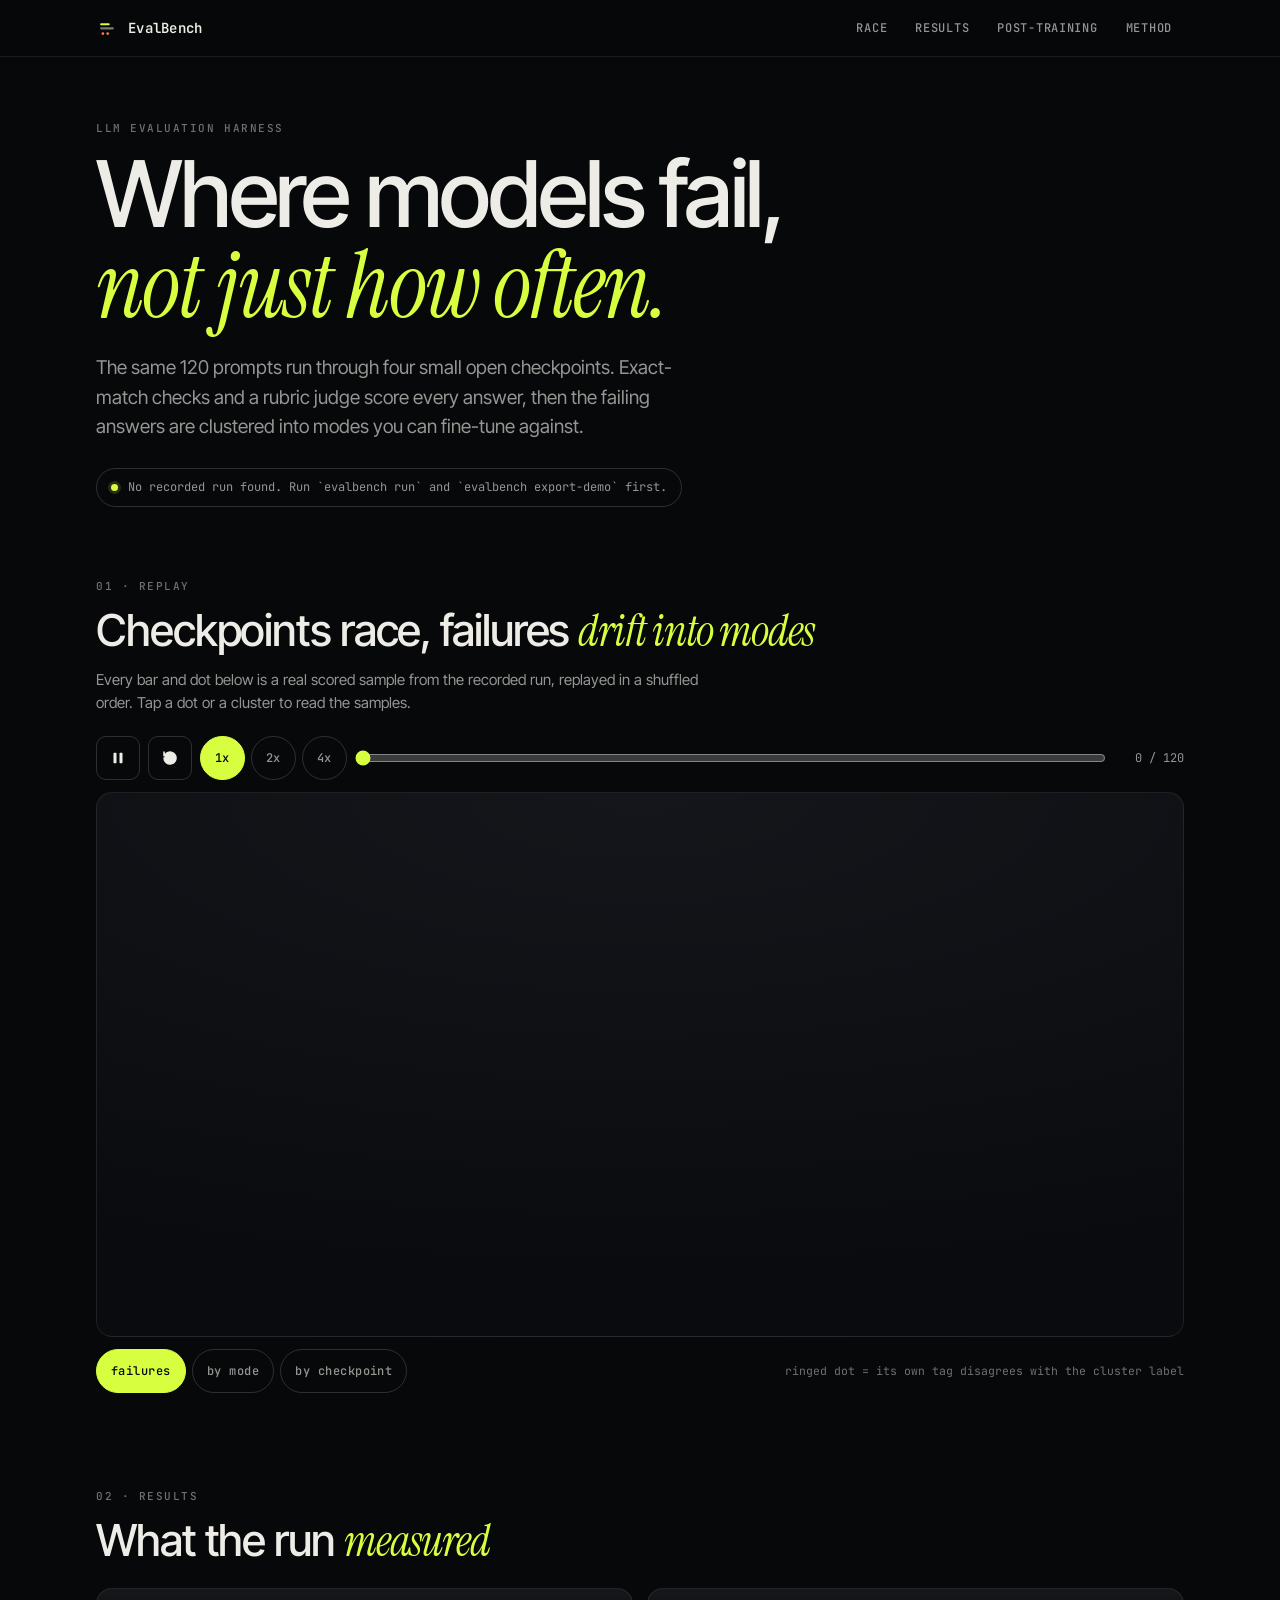
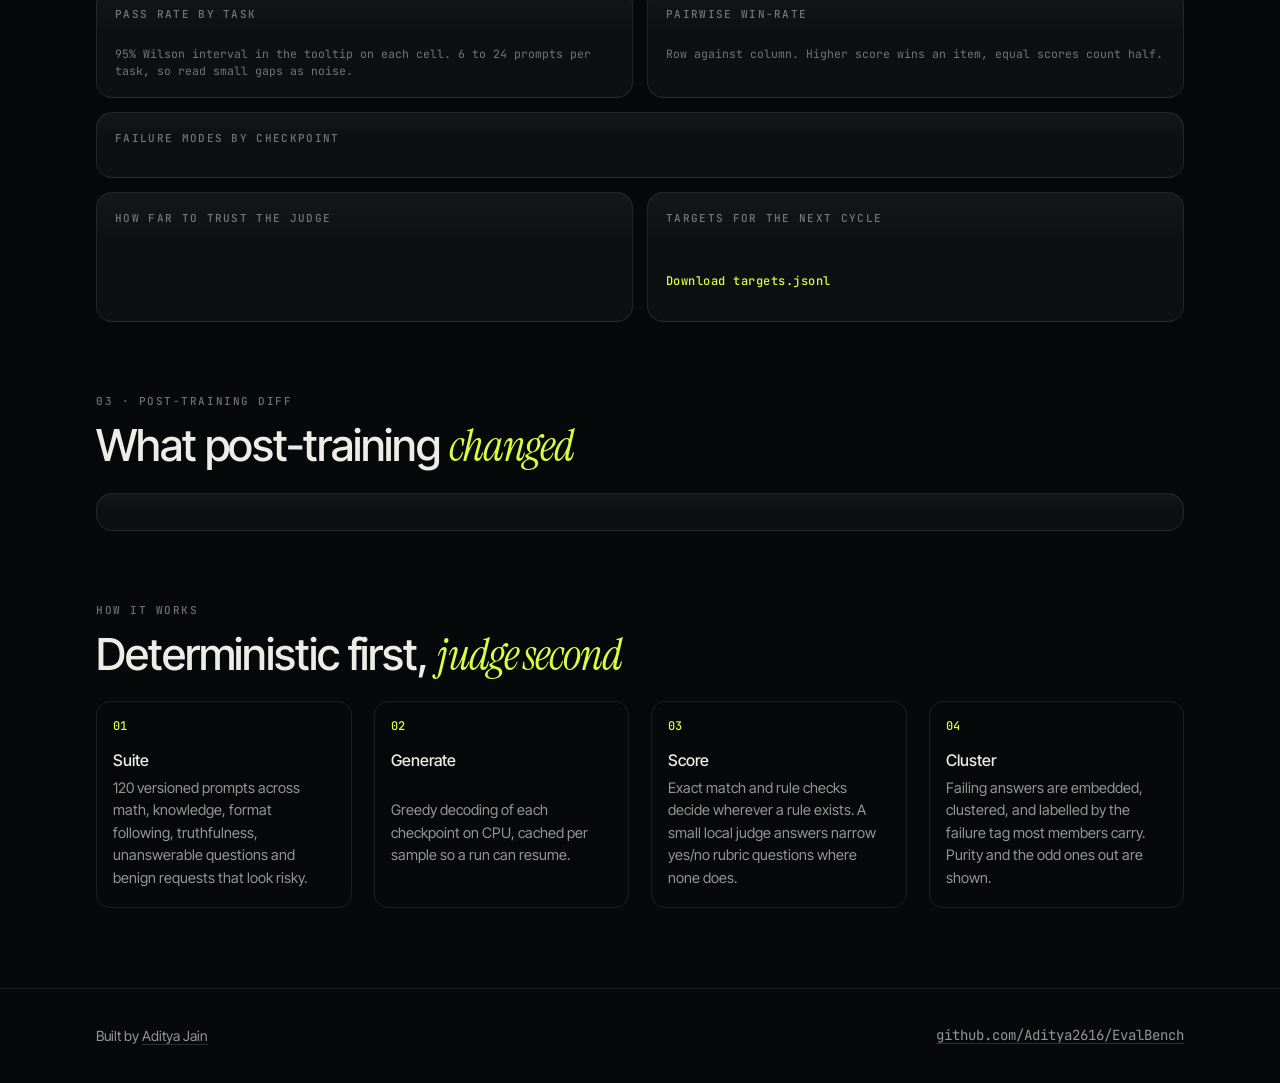
==== web/index.html @ 033ba56c "Add web UI: checkpoint race, failure map, drill-down drawer and result panels" ====
<!doctype html>
<html lang="en">
<head>
<meta charset="utf-8">
<meta name="viewport" content="width=device-width, initial-scale=1, viewport-fit=cover">
<title>EvalBench</title>
<meta name="description" content="An evaluation harness that finds where a model fails, not just how often. Recorded run over four small open checkpoints.">
<meta name="theme-color" content="#07080a">
<link rel="icon" href="data:image/svg+xml,%3Csvg xmlns='http://www.w3.org/2000/svg' viewBox='0 0 32 32'%3E%3Crect width='32' height='32' rx='7' fill='%2307080a'/%3E%3Crect x='6' y='9' width='14' height='3' rx='1.5' fill='%23d7ff3f'/%3E%3Crect x='6' y='15' width='20' height='3' rx='1.5' fill='%23edece6' fill-opacity='.5'/%3E%3Ccircle cx='10' cy='24' r='2' fill='%23ff7a3d'/%3E%3Ccircle cx='17' cy='24' r='2' fill='%23ff7a3d'/%3E%3C/svg%3E">
<link rel="preconnect" href="https://fonts.googleapis.com">
<link rel="preconnect" href="https://fonts.gstatic.com" crossorigin>
<link href="https://fonts.googleapis.com/css2?family=Inter+Tight:wght@300..700&family=Instrument+Serif:ital@0;1&family=JetBrains+Mono:wght@400;500;600&display=swap" rel="stylesheet">
<link rel="stylesheet" href="style.css">
</head>
<body>
<a class="skip" href="#stage-sec">Skip to the race</a>

<header class="top">
  <div class="wrap top-in">
    <a class="mark" href="#" aria-label="EvalBench">
      <svg width="22" height="22" viewBox="0 0 32 32" aria-hidden="true"><rect x="6" y="9" width="14" height="3" rx="1.5" fill="#d7ff3f"/><rect x="6" y="15" width="20" height="3" rx="1.5" fill="currentColor" fill-opacity=".5"/><circle cx="10" cy="24" r="2" fill="#ff7a3d"/><circle cx="17" cy="24" r="2" fill="#ff7a3d"/></svg>
      <span>EvalBench</span>
    </a>
    <nav class="links" aria-label="Sections">
      <a href="#stage-sec">Race</a><a href="#panels">Results</a><a href="#diff-sec">Post-training</a><a href="#method">Method</a>
    </nav>
  </div>
</header>

<main>
  <section class="hero wrap">
    <p class="eyebrow">LLM evaluation harness</p>
    <h1>Where models fail,<br><em>not just how often.</em></h1>
    <p class="lede">The same 120 prompts run through four small open checkpoints. Exact-match checks and a rubric judge score every answer, then the failing answers are clustered into modes you can fine-tune against.</p>
    <p class="banner" id="banner" role="status"><span class="dot"></span><span id="banner-text">Loading the recorded run</span></p>
  </section>

  <section class="wrap stage-sec" id="stage-sec" aria-labelledby="h-race">
    <div class="sec-head">
      <p class="eyebrow">01 · Replay</p>
      <h2 id="h-race">Checkpoints race, failures <em>drift into modes</em></h2>
      <p class="sub">Every bar and dot below is a real scored sample from the recorded run, replayed in a shuffled order. Tap a dot or a cluster to read the samples.</p>
    </div>
    <div class="controls" role="group" aria-label="Replay controls">
      <button class="btn icon" id="play" aria-label="Pause" title="Play / pause"><svg viewBox="0 0 24 24" width="18" height="18"><g id="ico-pause"><rect x="6" y="5" width="4" height="14" rx="1"/><rect x="14" y="5" width="4" height="14" rx="1"/></g><path id="ico-play" d="M8 5l11 7-11 7z" hidden/></svg></button>
      <button class="btn icon" id="replay" aria-label="Replay from the start" title="Replay"><svg viewBox="0 0 24 24" width="18" height="18" fill="none" stroke="currentColor" stroke-width="2" stroke-linecap="round" stroke-linejoin="round"><path d="M4 12a8 8 0 1 0 3-6.2"/><path d="M4 4v5h5"/></svg></button>
      <div class="speed" role="radiogroup" aria-label="Speed">
        <button class="btn chip on" data-speed="1" role="radio" aria-checked="true">1x</button>
        <button class="btn chip" data-speed="2" role="radio" aria-checked="false">2x</button>
        <button class="btn chip" data-speed="4" role="radio" aria-checked="false">4x</button>
      </div>
      <label class="scrub"><span class="sr">Position in the replay</span><input id="scrub" type="range" min="0" max="120" step="0.01" value="0"></label>
      <output class="count mono" id="count">0 / 120</output>
    </div>
    <div class="stage" id="stage">
      <canvas id="canvas" role="img" aria-label="Checkpoint pass rates and a map of failing samples grouped by failure mode"></canvas>
    </div>
    <div class="legend-row">
      <div class="seg" role="radiogroup" aria-label="Dot colour">
        <button class="btn chip on" data-color="fail" role="radio" aria-checked="true">failures</button>
        <button class="btn chip" data-color="tag" role="radio" aria-checked="false">by mode</button>
        <button class="btn chip" data-color="ckpt" role="radio" aria-checked="false">by checkpoint</button>
      </div>
      <p class="note mono">ringed dot = its own tag disagrees with the cluster label</p>
    </div>
    <ul class="chips" id="cluster-chips" aria-label="Failure clusters"></ul>
    <p class="note mono" id="cluster-stats"></p>
  </section>

  <section class="wrap panels" id="panels">
    <div class="sec-head">
      <p class="eyebrow">02 · Results</p>
      <h2>What the run <em>measured</em></h2>
    </div>
    <div class="grid">
      <article class="panel" id="p-pass"><h3>Pass rate by task</h3><div class="scroll"><div id="pass-table"></div></div><p class="note mono">95% Wilson interval in the tooltip on each cell. 6 to 24 prompts per task, so read small gaps as noise.</p></article>
      <article class="panel" id="p-win"><h3>Pairwise win-rate</h3><div class="scroll"><div id="win-table"></div></div><p class="note mono" id="win-note">Row against column. Higher score wins an item, equal scores count half.</p><div id="field-win"></div></article>
      <article class="panel wide" id="p-modes"><h3>Failure modes by checkpoint</h3><div id="mode-bars"></div></article>
      <article class="panel" id="p-judge"><h3>How far to trust the judge</h3><div id="judge-card"></div></article>
      <article class="panel" id="p-targets"><h3>Targets for the next cycle</h3><div id="target-tabs" class="tabs" role="tablist"></div><div id="target-list"></div><button class="btn text" id="dl-targets">Download targets.jsonl</button></article>
    </div>
  </section>

  <section class="wrap" id="diff-sec">
    <div class="sec-head">
      <p class="eyebrow">03 · Post-training diff</p>
      <h2 id="diff-title">What post-training <em>changed</em></h2>
      <p class="sub" id="diff-sub"></p>
    </div>
    <div class="panel" id="diff-card"></div>
  </section>

  <section class="wrap" id="try-sec" hidden>
    <div class="sec-head">
      <p class="eyebrow">04 · Try it</p>
      <h2>Ask the checkpoints <em>yourself</em></h2>
      <p class="sub">Local server only. Runs your prompt through the selected checkpoints on this machine's CPU and shows which failure signals fire.</p>
    </div>
    <form class="panel" id="try-form">
      <label class="sr" for="try-prompt">Prompt</label>
      <textarea id="try-prompt" rows="3" maxlength="1200" placeholder="Who won the 1987 Valdorian Chess Olympiad?"></textarea>
      <div class="try-row"><div id="try-ckpts" class="checks"></div><button class="btn primary" id="try-go" type="submit">Run</button></div>
      <div id="try-out"></div>
    </form>
  </section>

  <section class="wrap method" id="method">
    <div class="sec-head">
      <p class="eyebrow">How it works</p>
      <h2>Deterministic first, <em>judge second</em></h2>
    </div>
    <ol class="steps">
      <li><b>Suite</b><span>120 versioned prompts across math, knowledge, format following, truthfulness, unanswerable questions and benign requests that look risky.</span></li>
      <li><b>Generate</b><span>Greedy decoding of each checkpoint on CPU, cached per sample so a run can resume.</span></li>
      <li><b>Score</b><span>Exact match and rule checks decide wherever a rule exists. A small local judge answers narrow yes/no rubric questions where none does.</span></li>
      <li><b>Cluster</b><span>Failing answers are embedded, clustered, and labelled by the failure tag most members carry. Purity and the odd ones out are shown.</span></li>
    </ol>
  </section>
</main>

<footer class="foot">
  <div class="wrap foot-in">
    <span>Built by <a href="https://adityajain16.vercel.app" rel="noopener">Aditya Jain</a></span>
    <span class="mono"><a href="https://github.com/Aditya2616/EvalBench" rel="noopener">github.com/Aditya2616/EvalBench</a></span>
  </div>
</footer>

<div class="scrim" id="scrim" hidden></div>
<aside class="drawer" id="drawer" role="dialog" aria-modal="true" aria-labelledby="dr-title" hidden>
  <div class="grab" id="grab" aria-hidden="true"><i></i></div>
  <header class="dr-head">
    <div><p class="eyebrow" id="dr-kicker"></p><h3 id="dr-title"></h3><p class="note mono" id="dr-meta"></p></div>
    <button class="btn icon" id="dr-close" aria-label="Close"><svg viewBox="0 0 24 24" width="18" height="18" fill="none" stroke="currentColor" stroke-width="2" stroke-linecap="round"><path d="M6 6l12 12M18 6L6 18"/></svg></button>
  </header>
  <div class="dr-filter" id="dr-filter" role="group" aria-label="Filter by checkpoint"></div>
  <div class="dr-body" id="dr-body"></div>
</aside>

<script src="https://cdnjs.cloudflare.com/ajax/libs/gsap/3.12.5/gsap.min.js" defer></script>
<script type="module" src="app.js"></script>
</body>
</html>
---- web/style.css ----
:root {
  --void: #07080a;
  --panel: #0d0f12;
  --bone: #edece6;
  --mute: rgba(237, 236, 230, .62);
  --dim: rgba(237, 236, 230, .46);
  --line: rgba(237, 236, 230, .09);
  --line-2: rgba(237, 236, 230, .17);
  --lime: #d7ff3f;
  --ember: #ff7a3d;
  --sans: "Inter Tight", system-ui, -apple-system, "Segoe UI", sans-serif;
  --serif: "Instrument Serif", Georgia, serif;
  --mono: "JetBrains Mono", ui-monospace, Consolas, monospace;
  --ease: cubic-bezier(.19, 1, .22, 1);
  --gut: 16px;
  color-scheme: dark;
}
* { box-sizing: border-box; }
html { -webkit-text-size-adjust: 100%; text-size-adjust: 100%; scroll-behavior: smooth; }
body { margin: 0; background: var(--void); color: var(--bone); font: 400 16px/1.55 var(--sans); overflow-x: hidden; -webkit-font-smoothing: antialiased; }
a { color: inherit; text-decoration-color: var(--line-2); text-underline-offset: 3px; }
a:hover { text-decoration-color: var(--lime); }
h1, h2, h3, p { margin: 0; }
em { font-family: var(--serif); font-style: italic; font-weight: 400; }
.mono { font-family: var(--mono); }
.sr { position: absolute; width: 1px; height: 1px; overflow: hidden; clip: rect(0 0 0 0); white-space: nowrap; }
.skip { position: absolute; left: 8px; top: -60px; background: var(--lime); color: var(--void); padding: 10px 14px; z-index: 50; border-radius: 6px; }
.skip:focus { top: 8px; }
.wrap { width: 100%; max-width: 1120px; margin: 0 auto; padding: 0 var(--gut); }
:focus-visible { outline: 2px solid var(--lime); outline-offset: 2px; border-radius: 4px; }

.top { position: sticky; top: 0; z-index: 20; background: rgba(7, 8, 10, .82); backdrop-filter: blur(10px); -webkit-backdrop-filter: blur(10px); border-bottom: 1px solid var(--line); padding-top: env(safe-area-inset-top); }
.top-in { display: flex; align-items: center; justify-content: space-between; min-height: 56px; }
.mark { display: inline-flex; align-items: center; gap: 10px; text-decoration: none; font: 600 14px var(--mono); letter-spacing: .02em; min-height: 44px; }
.links { display: none; gap: 4px; }
.links a { font: 500 12px var(--mono); letter-spacing: .06em; text-transform: uppercase; color: var(--mute); text-decoration: none; padding: 0 12px; min-height: 44px; display: inline-flex; align-items: center; }
.links a:hover { color: var(--bone); }
@media (min-width: 720px) { .links { display: flex; } }

.eyebrow { font: 500 11px var(--mono); letter-spacing: .14em; text-transform: uppercase; color: var(--dim); margin-bottom: 14px; }
.hero { padding-top: clamp(36px, 8vw, 88px); padding-bottom: clamp(28px, 5vw, 56px); }
h1 { font: 500 clamp(40px, 9.2vw, 92px)/.98 var(--sans); letter-spacing: -.035em; }
h1 em { color: var(--lime); letter-spacing: -.02em; }
.lede { max-width: 620px; margin-top: 22px; color: var(--mute); font-size: clamp(16px, 2.2vw, 19px); }
.banner { display: inline-flex; align-items: flex-start; gap: 10px; margin-top: 26px; padding: 10px 14px; border: 1px solid var(--line-2); border-radius: 999px; font: 400 12px/1.45 var(--mono); color: var(--mute); max-width: 100%; }
.banner .dot { flex: none; width: 7px; height: 7px; margin-top: 5px; border-radius: 50%; background: var(--lime); box-shadow: 0 0 0 3px rgba(215, 255, 63, .15); }
.banner b { color: var(--bone); font-weight: 500; }

.sec-head { margin-bottom: 22px; }
.sec-head h2 { font: 500 clamp(26px, 5vw, 44px)/1.08 var(--sans); letter-spacing: -.025em; }
.sec-head h2 em { color: var(--lime); }
.sub { margin-top: 12px; color: var(--mute); max-width: 640px; font-size: 15px; }
section.wrap { padding-top: clamp(32px, 6vw, 64px); padding-bottom: 8px; }
.note { font: 400 11.5px/1.5 var(--mono); color: var(--dim); margin-top: 10px; }

.btn { font: 500 12px var(--mono); letter-spacing: .04em; color: var(--bone); background: transparent; border: 1px solid var(--line-2); border-radius: 10px; min-height: 44px; min-width: 44px; padding: 0 14px; cursor: pointer; display: inline-flex; align-items: center; justify-content: center; -webkit-tap-highlight-color: transparent; transition: background .2s, border-color .2s, color .2s; }
.btn:hover { border-color: var(--bone); }
.btn.icon { padding: 0; }
.btn.icon svg { fill: currentColor; }
.btn.chip { border-radius: 999px; padding: 0 14px; color: var(--mute); }
.btn.chip.on { background: var(--lime); color: var(--void); border-color: var(--lime); }
.btn.primary { background: var(--lime); color: var(--void); border-color: var(--lime); font-weight: 600; padding: 0 26px; }
.btn.text { border: 0; padding: 0; color: var(--lime); justify-content: flex-start; margin-top: 8px; }
.btn[hidden], [hidden] { display: none !important; }

.controls { display: flex; flex-wrap: wrap; align-items: center; gap: 8px; margin-bottom: 12px; }
.speed { display: flex; gap: 6px; }
.scrub { flex: 1 1 140px; display: flex; align-items: center; min-height: 44px; }
.scrub input { width: 100%; accent-color: var(--lime); height: 44px; margin: 0; background: transparent; }
.count { color: var(--mute); font-size: 12px; min-width: 70px; text-align: right; }
.stage { position: relative; border: 1px solid var(--line); border-radius: 16px; background: radial-gradient(120% 90% at 50% 0%, #14161b, #0a0b0e); overflow: hidden; }
.stage canvas { display: block; width: 100%; touch-action: pan-y; cursor: pointer; }
.legend-row { display: flex; flex-wrap: wrap; align-items: center; justify-content: space-between; gap: 10px; margin-top: 12px; }
.seg { display: flex; gap: 6px; flex-wrap: wrap; }
.legend-row .note { margin: 0; }
.chips { list-style: none; padding: 0; margin: 14px 0 0; display: flex; flex-wrap: wrap; gap: 8px; }
.chips button { font: 500 12px var(--mono); color: var(--bone); background: rgba(255, 122, 61, .07); border: 1px solid rgba(255, 122, 61, .35); border-radius: 10px; min-height: 44px; padding: 6px 12px; cursor: pointer; display: flex; flex-direction: column; align-items: flex-start; gap: 1px; text-align: left; -webkit-tap-highlight-color: transparent; }
.chips button:hover { border-color: var(--ember); }
.chips small { color: var(--dim); font-size: 10.5px; }

.grid { display: grid; gap: 14px; grid-template-columns: 1fr; }
@media (min-width: 900px) { .grid { grid-template-columns: 1fr 1fr; } .panel.wide { grid-column: 1 / -1; } }
.panel { border: 1px solid var(--line); border-radius: 16px; background: linear-gradient(180deg, rgba(255, 255, 255, .03), rgba(255, 255, 255, 0) 40%), var(--panel); padding: 18px; min-width: 0; }
.panel h3 { font: 500 11px var(--mono); letter-spacing: .12em; text-transform: uppercase; color: var(--dim); margin-bottom: 14px; }
.scroll { overflow-x: auto; -webkit-overflow-scrolling: touch; margin: 0 -4px; padding: 0 4px; }

table.heat { border-collapse: separate; border-spacing: 3px; width: 100%; font: 400 12px var(--mono); }
table.heat th { font-weight: 500; color: var(--dim); text-align: center; padding: 4px 2px; font-size: 10.5px; letter-spacing: .02em; white-space: nowrap; }
table.heat th.row { text-align: left; color: var(--mute); padding-right: 8px; position: sticky; left: 0; background: var(--panel); white-space: nowrap; }
table.heat td { text-align: center; height: 44px; min-width: 56px; border-radius: 6px; color: var(--bone); cursor: default; font-variant-numeric: tabular-nums; border: 0; padding: 0; background-clip: padding-box; }
table.heat td.na { background: transparent; color: var(--dim); }
table.heat td button { all: unset; display: flex; width: 100%; height: 44px; align-items: center; justify-content: center; cursor: pointer; border-radius: 6px; font: inherit; }
table.heat td button:focus-visible { outline: 2px solid var(--lime); }
#field-win { margin-top: 14px; display: grid; gap: 6px; }
.fw { display: grid; grid-template-columns: minmax(96px, 150px) 1fr auto; gap: 10px; align-items: center; font: 400 11.5px var(--mono); color: var(--mute); }
.fw .track { position: relative; height: 8px; background: rgba(237, 236, 230, .07); border-radius: 4px; }
.fw .fill { position: absolute; left: 0; top: 0; bottom: 0; background: rgba(237, 236, 230, .4); border-radius: 4px; }
.fw .ci { position: absolute; top: 3px; height: 2px; background: var(--bone); opacity: .8; }
.fw.best .fill { background: var(--lime); }

.mrow { display: grid; grid-template-columns: minmax(100px, 150px) 1fr; gap: 6px 12px; align-items: center; margin-bottom: 14px; font: 400 11.5px var(--mono); color: var(--mute); }
.mrow .stack { display: flex; height: 22px; border-radius: 6px; overflow: hidden; background: rgba(237, 236, 230, .05); }
.mrow .seg-bar { height: 100%; transition: width .9s var(--ease); min-width: 0; }
.mkey { display: flex; flex-wrap: wrap; gap: 6px 14px; margin-top: 4px; font: 400 11px var(--mono); color: var(--mute); }
.mkey i { display: inline-block; width: 9px; height: 9px; border-radius: 2px; margin-right: 6px; vertical-align: -1px; }
.mnums { grid-column: 2; color: var(--dim); font-size: 11px; }
@media (max-width: 520px) { .mrow { grid-template-columns: 1fr; } .mnums { grid-column: 1; } }

.kv { display: grid; grid-template-columns: 1fr auto; gap: 6px 14px; font: 400 12.5px var(--mono); }
.kv span { color: var(--mute); } .kv b { font-weight: 500; text-align: right; font-variant-numeric: tabular-nums; }
.kv b.lime { color: var(--lime); } .kv b.warn { color: var(--ember); }
.verdict { margin-top: 14px; padding-top: 12px; border-top: 1px solid var(--line); color: var(--mute); font-size: 14px; }

.tabs { display: flex; gap: 6px; flex-wrap: wrap; margin-bottom: 12px; }
.tabs button { font: 500 11px var(--mono); color: var(--mute); background: transparent; border: 1px solid var(--line-2); border-radius: 999px; min-height: 44px; padding: 0 12px; cursor: pointer; }
.tabs button[aria-selected="true"] { background: var(--lime); color: var(--void); border-color: var(--lime); }
.tgt { display: flex; align-items: center; gap: 10px; min-height: 44px; border-top: 1px solid var(--line); font: 400 12.5px var(--mono); }
.tgt:first-child { border-top: 0; }
.tgt .n { color: var(--ember); font-weight: 600; min-width: 28px; }
.tgt .nm { flex: 1; } .tgt .tk { color: var(--dim); font-size: 11px; }
.tgt button { all: unset; color: var(--lime); cursor: pointer; min-height: 44px; min-width: 44px; justify-content: center; box-sizing: border-box; display: inline-flex; align-items: center; padding: 0 4px; font: 500 12px var(--mono); }

.dgrid { display: grid; gap: 22px; grid-template-columns: 1fr; }
@media (min-width: 900px) { .dgrid { grid-template-columns: 1fr 1.2fr; } }
.big { display: flex; gap: 24px; flex-wrap: wrap; margin-bottom: 16px; }
.big div b { display: block; font: 500 clamp(30px, 6vw, 44px)/1 var(--sans); letter-spacing: -.03em; }
.big div span { font: 400 11px var(--mono); color: var(--dim); letter-spacing: .06em; text-transform: uppercase; }
.big .fx b { color: var(--lime); } .big .rg b { color: var(--ember); }
.dm { display: grid; grid-template-columns: minmax(96px, 120px) 1fr auto; gap: 8px 12px; align-items: center; font: 400 12px var(--mono); color: var(--mute); margin-bottom: 10px; }
.dm .bars { display: grid; gap: 3px; }
.dm .bars i { display: block; height: 7px; border-radius: 4px; }
.dm .bars .b0 { background: rgba(237, 236, 230, .32); } .dm .bars .b1 { background: var(--lime); }
.dm .d { font-weight: 600; min-width: 74px; text-align: right; } .dm .d.up { color: var(--ember); } .dm .d.down { color: var(--lime); }
.btnrow { display: flex; gap: 8px; flex-wrap: wrap; margin-top: 12px; }

textarea { width: 100%; background: #08090b; color: var(--bone); border: 1px solid var(--line-2); border-radius: 12px; padding: 12px 14px; font: 400 16px/1.5 var(--sans); resize: vertical; min-height: 88px; }
.try-row { display: flex; gap: 12px; align-items: center; justify-content: space-between; flex-wrap: wrap; margin-top: 12px; }
.checks { display: flex; gap: 8px; flex-wrap: wrap; }
.checks label { display: inline-flex; align-items: center; gap: 8px; min-height: 44px; padding: 0 12px; border: 1px solid var(--line-2); border-radius: 999px; font: 400 12px var(--mono); color: var(--mute); cursor: pointer; }
.checks input { accent-color: var(--lime); width: 18px; height: 18px; }
.tryres { margin-top: 16px; display: grid; gap: 10px; }
.tryres div { border: 1px solid var(--line); border-radius: 12px; padding: 12px 14px; }
.tryres b { font: 500 11px var(--mono); letter-spacing: .08em; color: var(--lime); }
.tryres pre { white-space: pre-wrap; word-break: break-word; margin: 8px 0 6px; font: 400 13px/1.5 var(--mono); }
.tryres small { color: var(--dim); font: 400 11px var(--mono); }

.steps { list-style: none; padding: 0; margin: 0; display: grid; gap: 0; grid-template-columns: 1fr; border-top: 1px solid var(--line); counter-reset: s; }
.steps li { counter-increment: s; border-bottom: 1px solid var(--line); padding: 16px 0 16px 46px; position: relative; display: grid; gap: 4px; }
.steps li::before { content: "0" counter(s); position: absolute; left: 0; top: 18px; font: 500 12px var(--mono); color: var(--lime); }
.steps b { font-weight: 500; } .steps span { color: var(--mute); font-size: 14.5px; max-width: 640px; }
@media (min-width: 900px) { .steps { grid-template-columns: repeat(4, 1fr); border-top: 0; gap: 22px; } .steps li { border: 1px solid var(--line); border-radius: 14px; padding: 46px 16px 18px; } .steps li::before { top: 16px; left: 16px; } }
.foot { margin-top: 72px; border-top: 1px solid var(--line); padding: 26px 0 calc(26px + env(safe-area-inset-bottom)); color: var(--mute); font-size: 14px; }
.foot-in { display: flex; justify-content: space-between; gap: 12px; flex-wrap: wrap; }
.foot a { display: inline-block; padding: 10px 0; }

.scrim { position: fixed; inset: 0; background: rgba(4, 4, 6, .62); z-index: 40; }
.drawer { position: fixed; z-index: 41; background: #0c0e11; border: 1px solid var(--line-2); display: flex; flex-direction: column; overflow: hidden;
  left: 0; right: 0; bottom: 0; max-height: 86dvh; border-radius: 20px 20px 0 0; border-bottom: 0; padding-bottom: env(safe-area-inset-bottom); box-shadow: 0 -30px 60px -20px rgba(0, 0, 0, .8); }
.grab { padding: 10px 0 4px; display: grid; place-items: center; touch-action: none; cursor: grab; }
.grab i { width: 44px; height: 4px; border-radius: 2px; background: var(--line-2); }
@media (min-width: 900px) {
  .drawer { left: auto; top: 0; right: 0; bottom: 0; width: min(520px, 42vw); max-height: none; border-radius: 0; border: 0; border-left: 1px solid var(--line-2); }
  .grab { display: none; }
}
.dr-head { display: flex; justify-content: space-between; gap: 12px; padding: 8px 16px 10px; align-items: flex-start; }
.dr-head h3 { font: 500 22px/1.15 var(--sans); letter-spacing: -.02em; }
.dr-head .eyebrow { margin-bottom: 6px; }
.dr-filter { display: flex; gap: 6px; padding: 0 16px 10px; overflow-x: auto; flex: none; }
.dr-filter button { flex: none; font: 500 11px var(--mono); color: var(--mute); background: transparent; border: 1px solid var(--line-2); border-radius: 999px; min-height: 44px; padding: 0 12px; cursor: pointer; white-space: nowrap; }
.dr-filter button[aria-pressed="true"] { background: var(--bone); color: var(--void); border-color: var(--bone); }
.dr-body { overflow-y: auto; -webkit-overflow-scrolling: touch; overscroll-behavior: contain; padding: 0 16px 24px; }
.card { border: 1px solid var(--line); border-radius: 12px; margin-top: 10px; background: rgba(255, 255, 255, .02); }
.card > button { all: unset; box-sizing: border-box; width: 100%; padding: 12px 14px; min-height: 44px; cursor: pointer; display: block; }
.card > button:focus-visible { outline: 2px solid var(--lime); }
.card .tags { display: flex; flex-wrap: wrap; gap: 6px 10px; font: 500 10.5px var(--mono); letter-spacing: .05em; text-transform: uppercase; color: var(--dim); }
.card .tags .mode { color: var(--ember); }
.card .tags .ring { color: var(--bone); }
.card .pv { margin-top: 6px; font-size: 14px; color: var(--bone); display: -webkit-box; -webkit-line-clamp: 2; -webkit-box-orient: vertical; overflow: hidden; }
.card.open .pv { display: none; }
.card .more { padding: 0 14px 14px; display: none; }
.card.open .more { display: block; }
.more h4 { margin: 12px 0 4px; font: 500 10.5px var(--mono); letter-spacing: .1em; text-transform: uppercase; color: var(--dim); }
.more pre { margin: 0; white-space: pre-wrap; word-break: break-word; font: 400 12.5px/1.5 var(--mono); color: var(--bone); background: #07080a; border: 1px solid var(--line); border-radius: 8px; padding: 10px 12px; max-height: 240px; overflow: auto; }
.more pre.out { border-color: rgba(255, 122, 61, .35); }
.more p { font: 400 12px/1.5 var(--mono); color: var(--mute); margin-top: 8px; }
.empty { color: var(--dim); font: 400 13px var(--mono); padding: 24px 0; }
@media (prefers-reduced-motion: reduce) { html { scroll-behavior: auto; } * { transition: none !important; } }
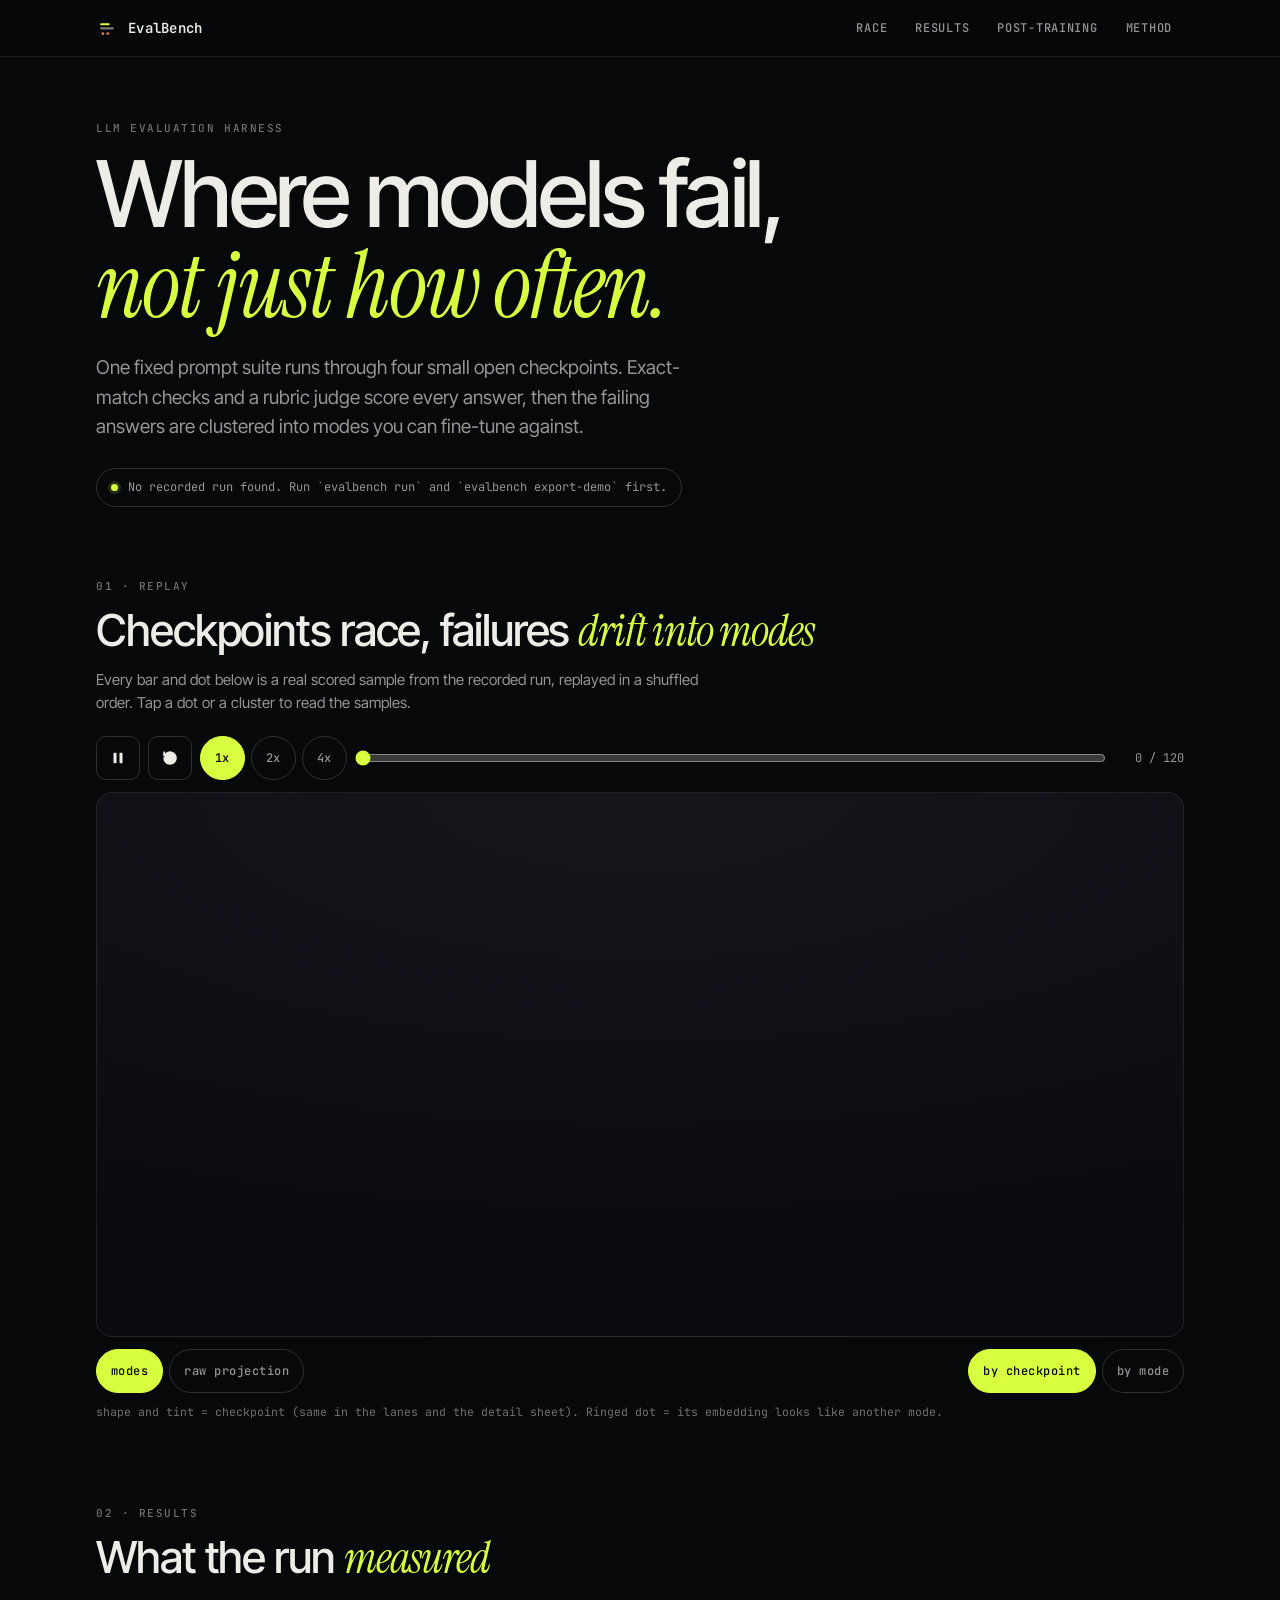
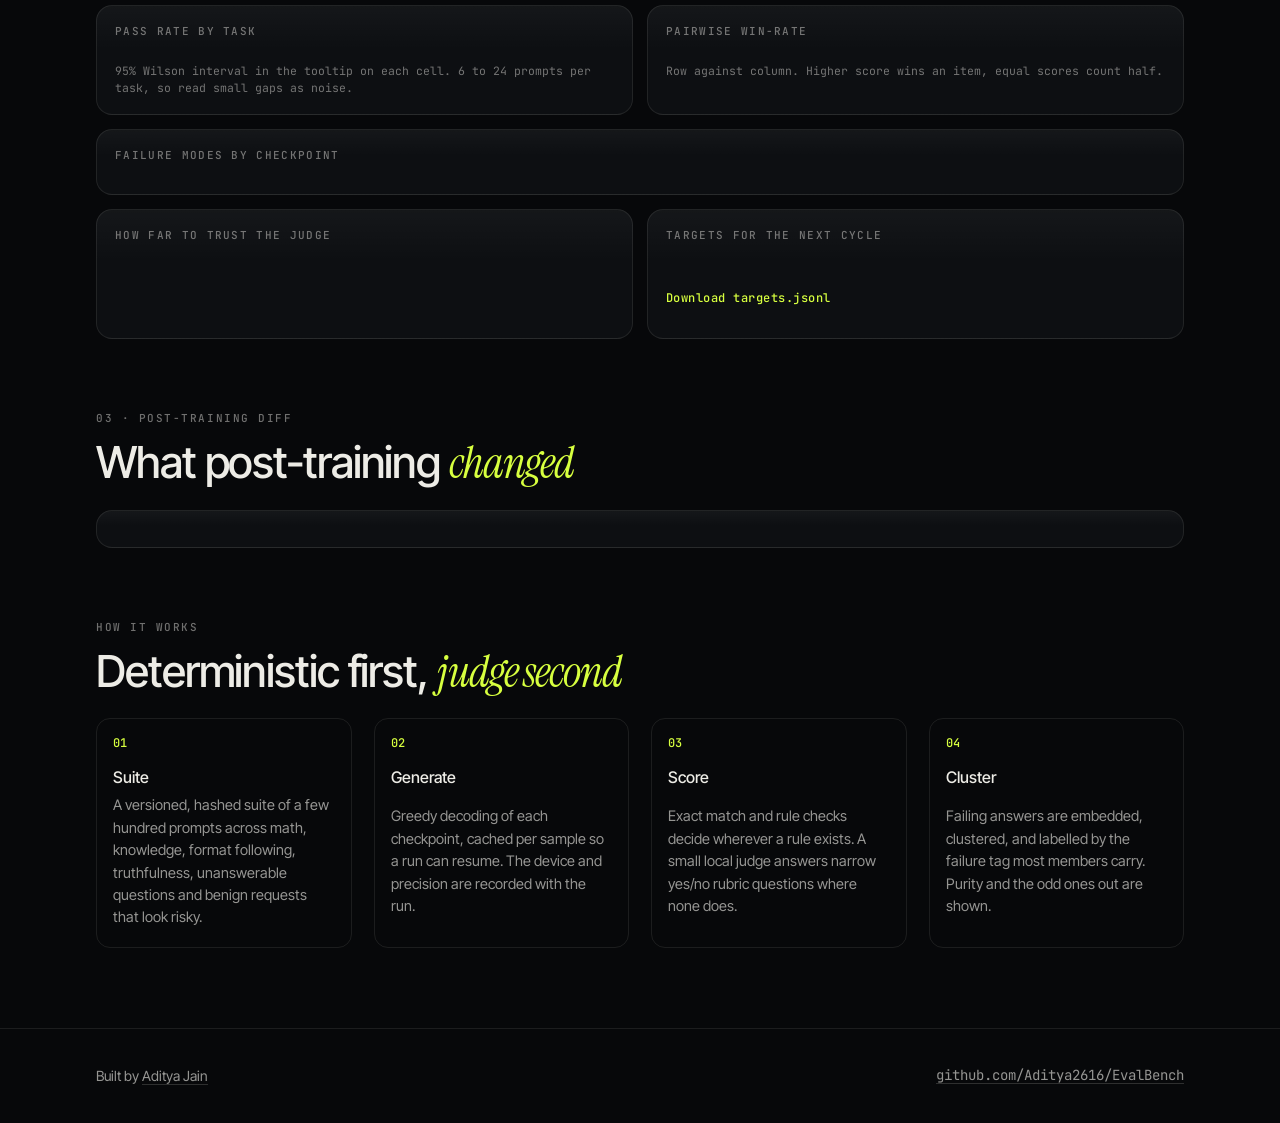
==== commit bd40c923: "Rebuild the failure map as mode islands with checkpoint shapes, flight paths and a raw view" ====
--- a/web/index.html
+++ b/web/index.html
@@ -31,7 +31,7 @@
   <section class="hero wrap">
     <p class="eyebrow">LLM evaluation harness</p>
     <h1>Where models fail,<br><em>not just how often.</em></h1>
-    <p class="lede">The same 120 prompts run through four small open checkpoints. Exact-match checks and a rubric judge score every answer, then the failing answers are clustered into modes you can fine-tune against.</p>
+    <p class="lede">One fixed prompt suite runs through four small open checkpoints. Exact-match checks and a rubric judge score every answer, then the failing answers are clustered into modes you can fine-tune against.</p>
     <p class="banner" id="banner" role="status"><span class="dot"></span><span id="banner-text">Loading the recorded run</span></p>
   </section>
 
@@ -56,15 +56,18 @@
       <canvas id="canvas" role="img" aria-label="Checkpoint pass rates and a map of failing samples grouped by failure mode"></canvas>
     </div>
     <div class="legend-row">
+      <div class="seg" role="radiogroup" aria-label="Map view">
+        <button class="btn chip on" data-view="islands" role="radio" aria-checked="true">modes</button>
+        <button class="btn chip" data-view="raw" role="radio" aria-checked="false">raw projection</button>
+      </div>
       <div class="seg" role="radiogroup" aria-label="Dot colour">
-        <button class="btn chip on" data-color="fail" role="radio" aria-checked="true">failures</button>
+        <button class="btn chip on" data-color="ckpt" role="radio" aria-checked="true">by checkpoint</button>
         <button class="btn chip" data-color="tag" role="radio" aria-checked="false">by mode</button>
-        <button class="btn chip" data-color="ckpt" role="radio" aria-checked="false">by checkpoint</button>
       </div>
-      <p class="note mono">ringed dot = its own tag disagrees with the cluster label</p>
+      <p class="note mono">shape and tint = checkpoint (same in the lanes and the detail sheet). Ringed dot = its embedding looks like another mode.</p>
     </div>
     <ul class="chips" id="cluster-chips" aria-label="Failure clusters"></ul>
-    <p class="note mono" id="cluster-stats"></p>
+    <div id="cluster-stats"></div>
   </section>
 
   <section class="wrap panels" id="panels">
@@ -94,7 +97,7 @@
     <div class="sec-head">
       <p class="eyebrow">04 · Try it</p>
       <h2>Ask the checkpoints <em>yourself</em></h2>
-      <p class="sub">Local server only. Runs your prompt through the selected checkpoints on this machine's CPU and shows which failure signals fire.</p>
+      <p class="sub">Local server only. Runs your prompt through the selected checkpoints on this machine and shows which failure signals fire.</p>
     </div>
     <form class="panel" id="try-form">
       <label class="sr" for="try-prompt">Prompt</label>
@@ -110,8 +113,8 @@
       <h2>Deterministic first, <em>judge second</em></h2>
     </div>
     <ol class="steps">
-      <li><b>Suite</b><span>120 versioned prompts across math, knowledge, format following, truthfulness, unanswerable questions and benign requests that look risky.</span></li>
-      <li><b>Generate</b><span>Greedy decoding of each checkpoint on CPU, cached per sample so a run can resume.</span></li>
+      <li><b>Suite</b><span>A versioned, hashed suite of a few hundred prompts across math, knowledge, format following, truthfulness, unanswerable questions and benign requests that look risky.</span></li>
+      <li><b>Generate</b><span>Greedy decoding of each checkpoint, cached per sample so a run can resume. The device and precision are recorded with the run.</span></li>
       <li><b>Score</b><span>Exact match and rule checks decide wherever a rule exists. A small local judge answers narrow yes/no rubric questions where none does.</span></li>
       <li><b>Cluster</b><span>Failing answers are embedded, clustered, and labelled by the failure tag most members carry. Purity and the odd ones out are shown.</span></li>
     </ol>
--- a/web/style.css
+++ b/web/style.css
@@ -77,6 +77,17 @@
 .chips button { font: 500 12px var(--mono); color: var(--bone); background: rgba(255, 122, 61, .07); border: 1px solid rgba(255, 122, 61, .35); border-radius: 10px; min-height: 44px; padding: 6px 12px; cursor: pointer; display: flex; flex-direction: column; align-items: flex-start; gap: 1px; text-align: left; -webkit-tap-highlight-color: transparent; }
 .chips button:hover { border-color: var(--ember); }
 .chips small { color: var(--dim); font-size: 10.5px; }
+.chips li.grp { flex: 1 0 100%; margin-top: 8px; }
+.chips .grpbtn { all: unset; box-sizing: border-box; min-height: 44px; display: inline-flex; align-items: center; gap: 10px; cursor: pointer; font: 600 11px var(--mono); letter-spacing: .1em; text-transform: uppercase; color: var(--bone); }
+.chips .grpbtn i { width: 10px; height: 10px; border-radius: 50%; display: inline-block; }
+.chips li:not(.grp) button { background: rgba(237, 236, 230, .04); border-color: var(--line-2); }
+.gl { vertical-align: -1px; margin-right: 6px; flex: none; }
+.tags .ck { display: inline-flex; align-items: center; }
+table.rep { border-collapse: collapse; font-size: 11px; margin-top: 10px; min-width: 520px; }
+table.rep th { color: var(--dim); font-weight: 500; text-align: right; padding: 6px 10px; border-bottom: 1px solid var(--line); white-space: nowrap; }
+table.rep td { text-align: right; padding: 6px 10px; color: var(--mute); white-space: nowrap; }
+table.rep th:first-child, table.rep td:first-child { text-align: left; padding-left: 0; }
+table.rep tr.used td { color: var(--lime); }
 
 .grid { display: grid; gap: 14px; grid-template-columns: 1fr; }
 @media (min-width: 900px) { .grid { grid-template-columns: 1fr 1fr; } .panel.wide { grid-column: 1 / -1; } }
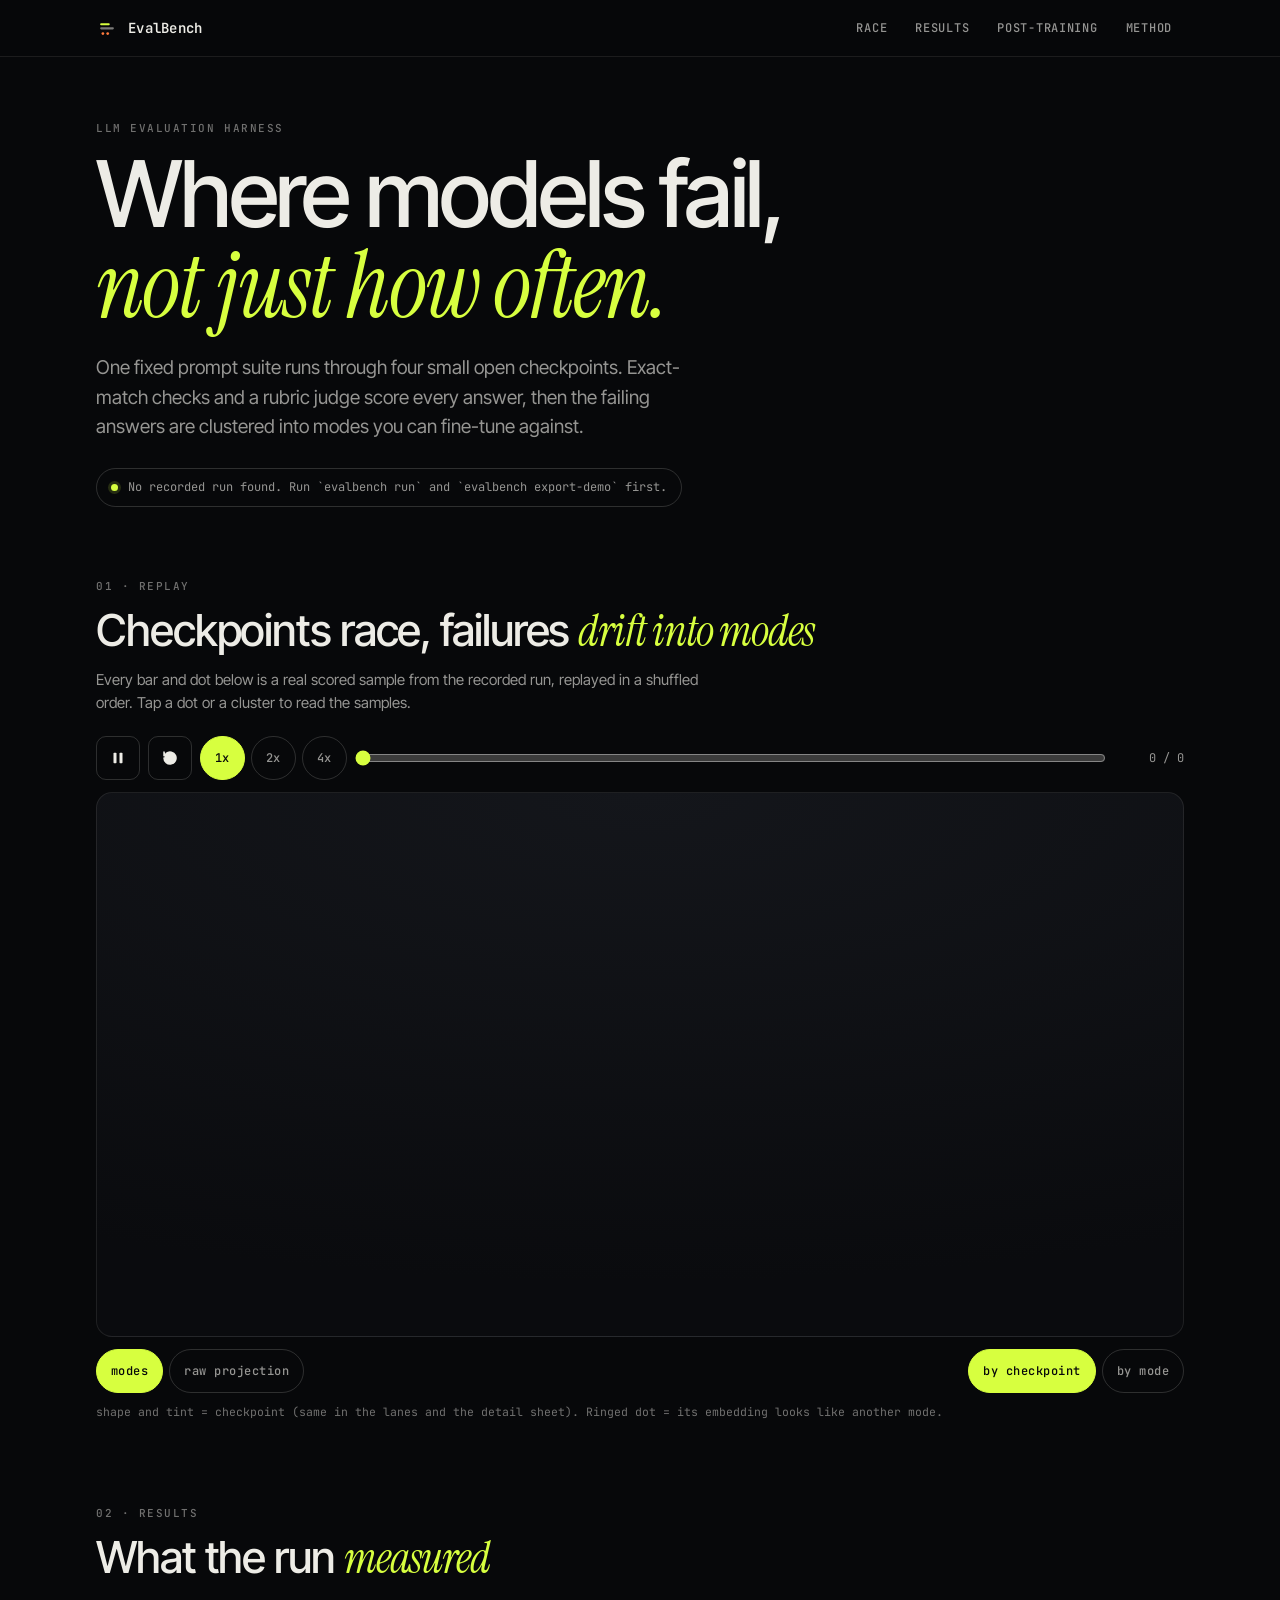
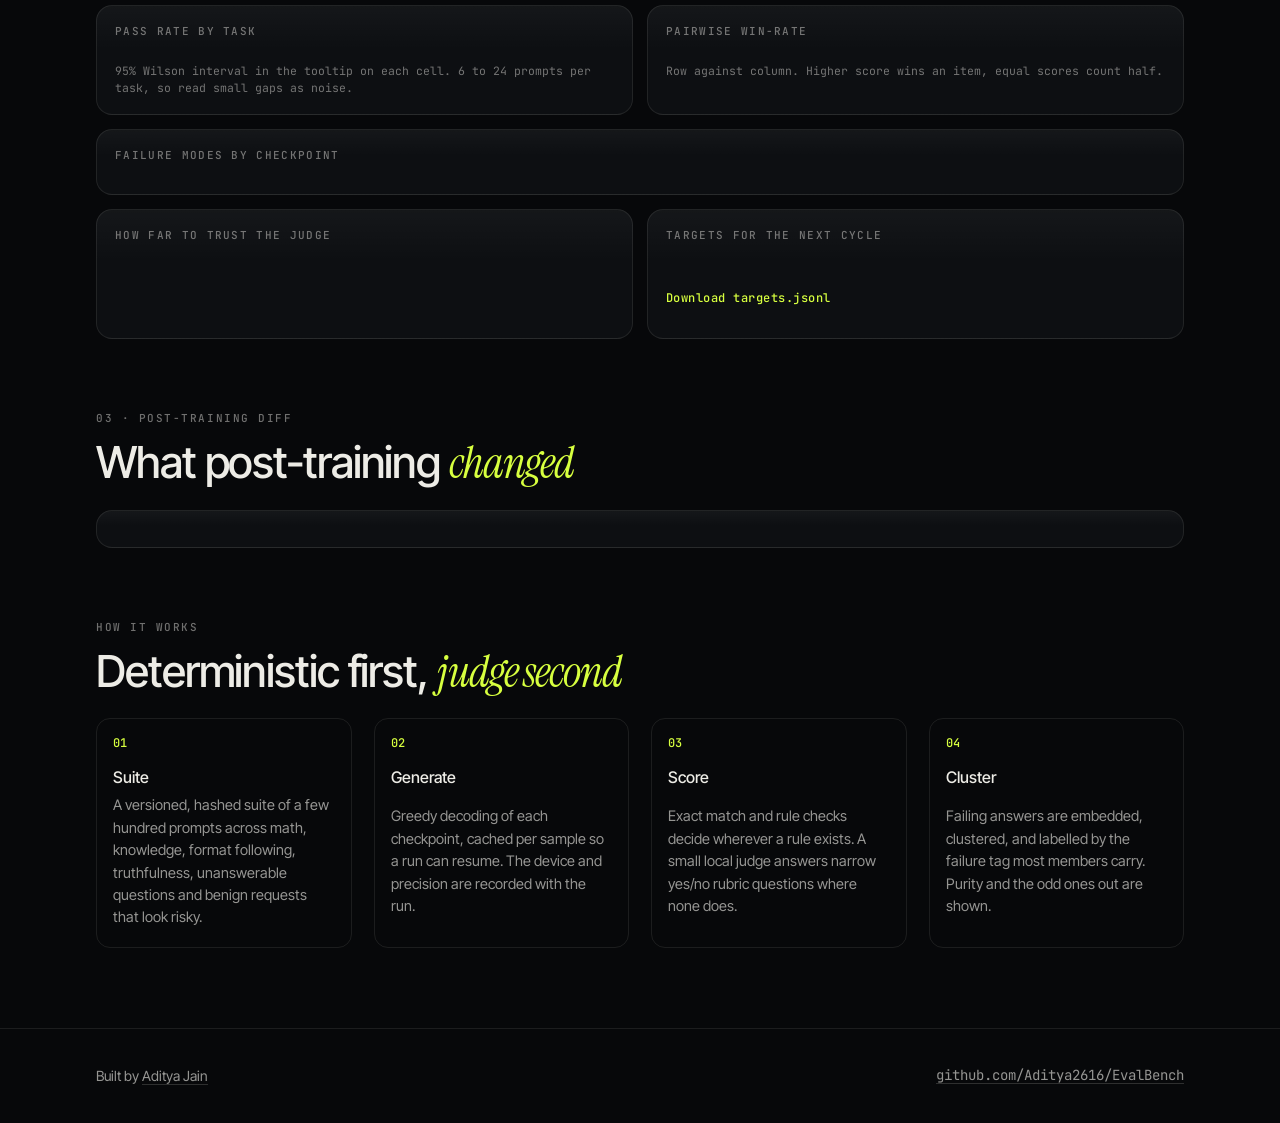
==== commit 33a48214: "Load models straight onto the GPU, fix peak-memory probe, report 404s in the UI check, neutral scrub" ====
--- a/web/index.html
+++ b/web/index.html
@@ -49,8 +49,8 @@
         <button class="btn chip" data-speed="2" role="radio" aria-checked="false">2x</button>
         <button class="btn chip" data-speed="4" role="radio" aria-checked="false">4x</button>
       </div>
-      <label class="scrub"><span class="sr">Position in the replay</span><input id="scrub" type="range" min="0" max="120" step="0.01" value="0"></label>
-      <output class="count mono" id="count">0 / 120</output>
+      <label class="scrub"><span class="sr">Position in the replay</span><input id="scrub" type="range" min="0" max="1" step="0.01" value="0"></label>
+      <output class="count mono" id="count">0 / 0</output>
     </div>
     <div class="stage" id="stage">
       <canvas id="canvas" role="img" aria-label="Checkpoint pass rates and a map of failing samples grouped by failure mode"></canvas>
